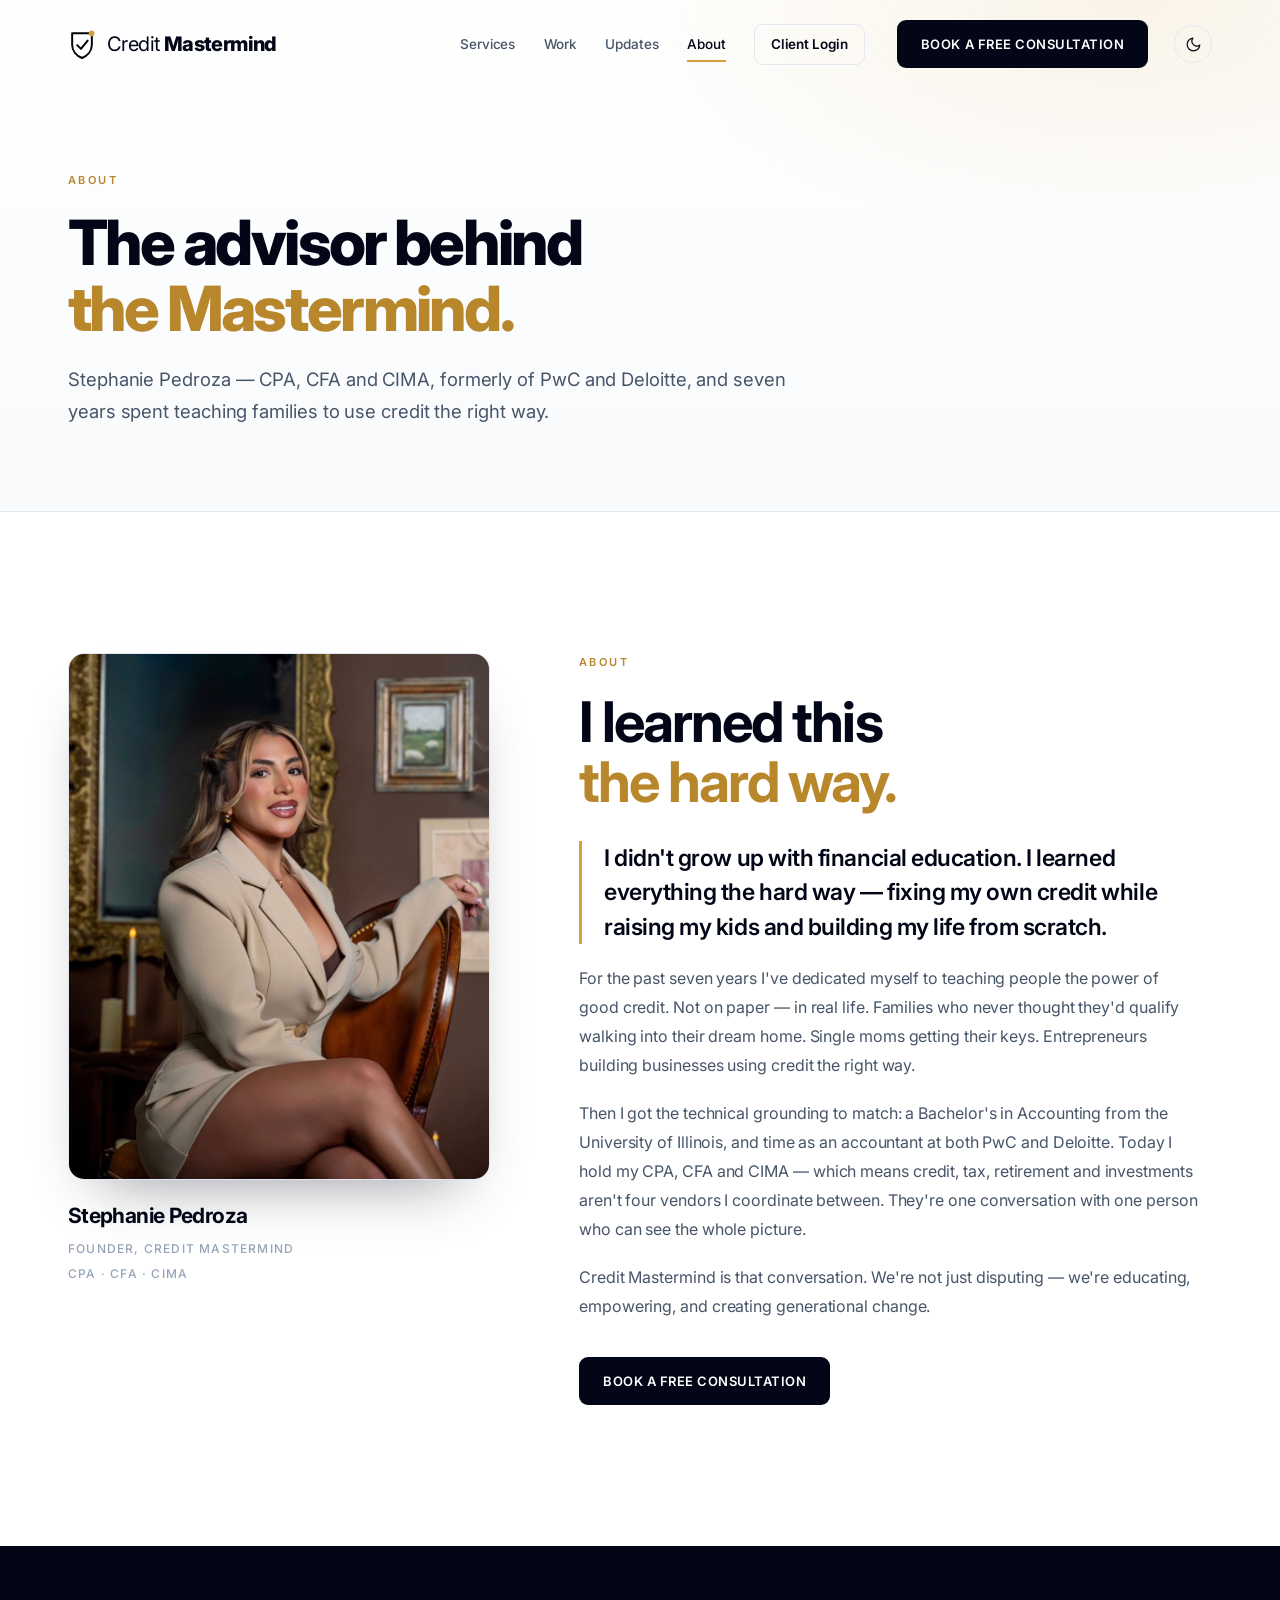
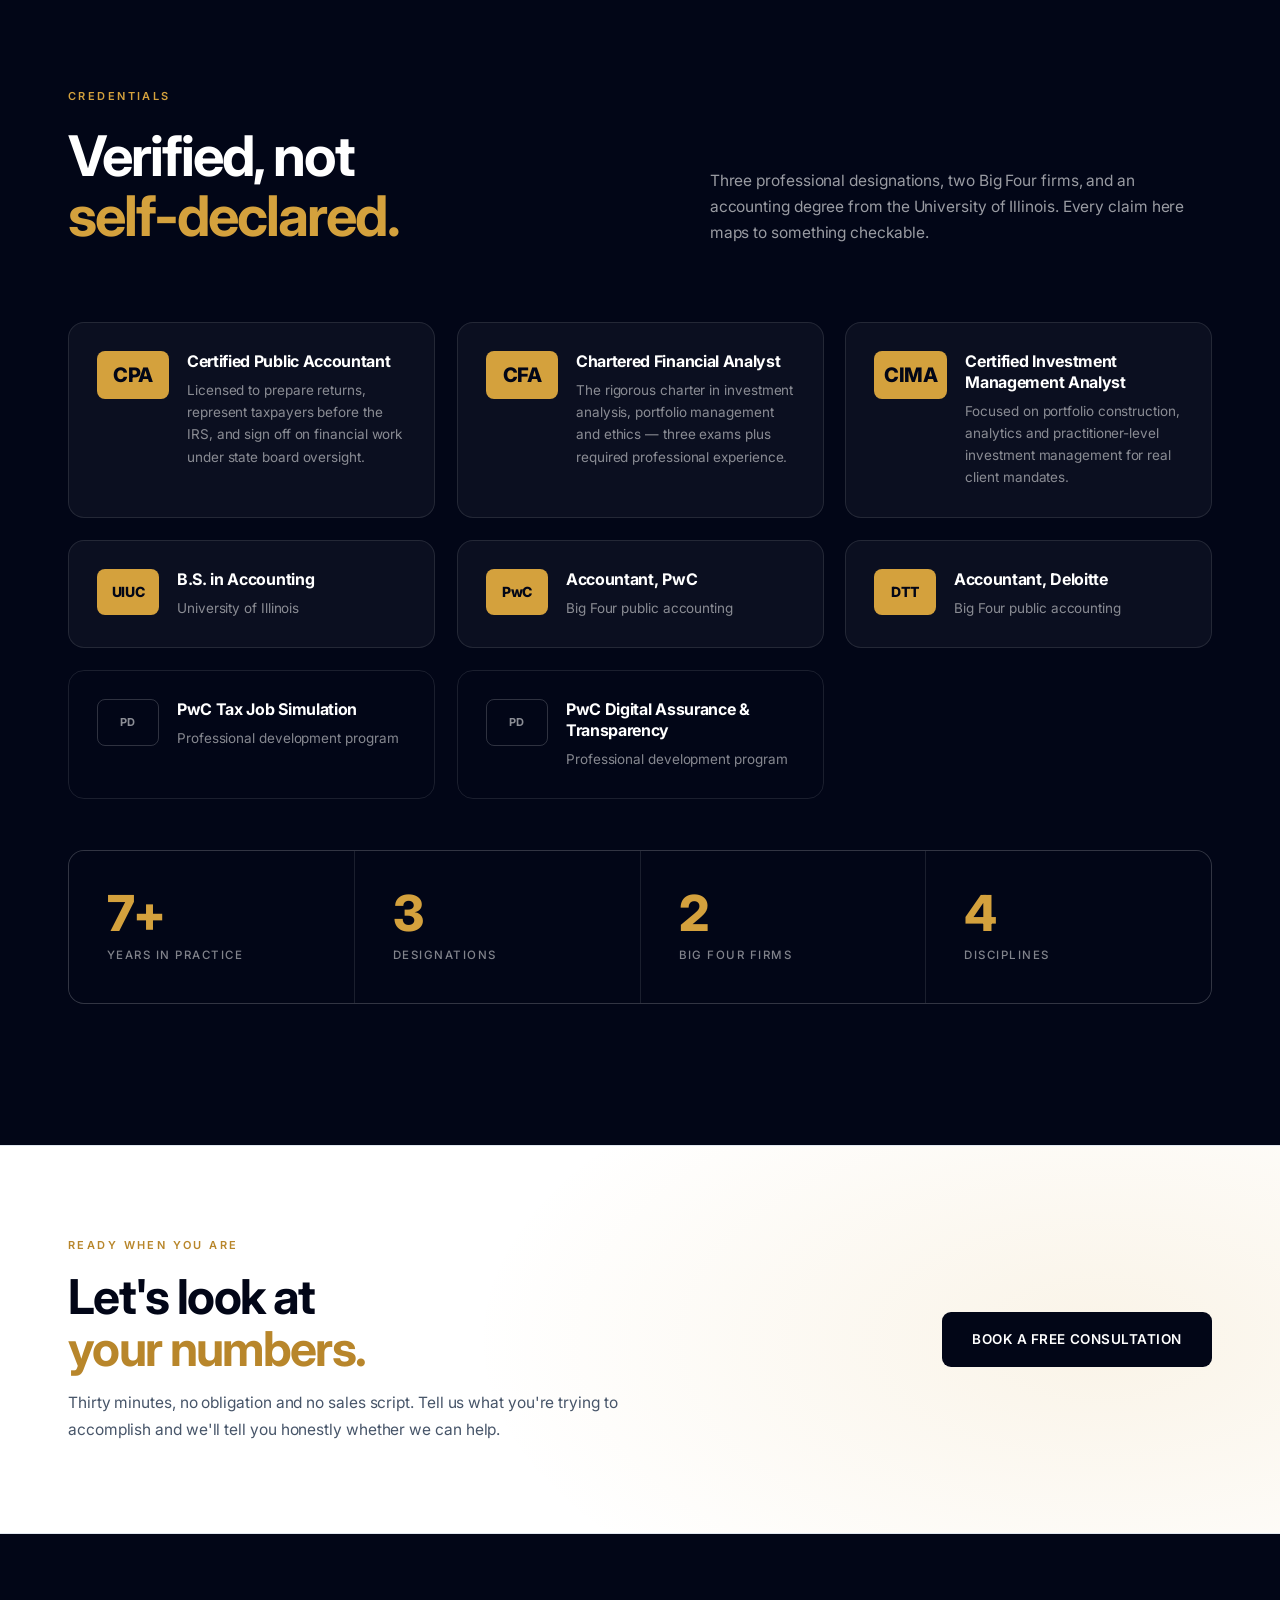
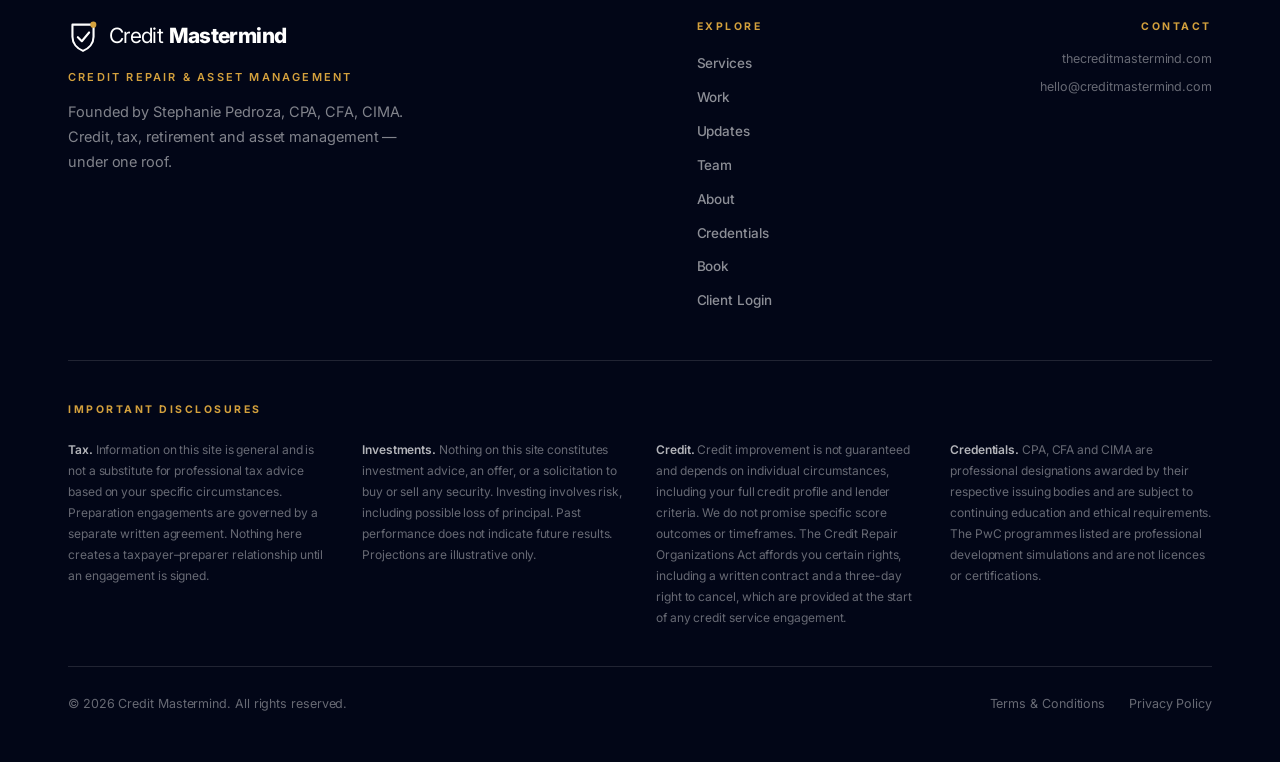
==== about/index.html @ 3d843488 "Launch Credit Mastermind site Four-page build (Home, About, Services, Book) with light/dark mode, mo" ====
<!DOCTYPE html>
<html lang="en">
<head>
  <meta charset="UTF-8" />
  <meta name="viewport" content="width=device-width, initial-scale=1.0" />
  <title>About — Stephanie Pedroza, CPA, CFA, CIMA | Credit Mastermind</title>
  <meta name="description" content="The story and credentials behind Credit Mastermind — Stephanie Pedroza, CPA, CFA and CIMA, formerly of PwC and Deloitte, plus the designations and firms that back the work." />
  <meta name="theme-color" content="#020617" />
  <link rel="canonical" href="https://thecreditmastermind.com/about/" />
  <link rel="icon" type="image/svg+xml" href="../assets/favicon.svg" />

  <meta property="og:type" content="website" />
  <meta property="og:url" content="https://thecreditmastermind.com/about/" />
  <meta property="og:title" content="About Credit Mastermind — Stephanie Pedroza, CPA, CFA, CIMA" />
  <meta property="og:description" content="The story and credentials behind Credit Mastermind — Stephanie Pedroza, CPA, CFA and CIMA, formerly of PwC and Deloitte." />
  <meta property="og:site_name" content="Credit Mastermind" />
  <meta property="og:image" content="https://thecreditmastermind.com/assets/og-image.png" />
  <meta property="og:image:width" content="1200" />
  <meta property="og:image:height" content="630" />
  <meta property="og:image:alt" content="Credit Mastermind — Repair the credit. Build the wealth." />

  <meta name="twitter:card" content="summary_large_image" />
  <meta name="twitter:title" content="About Credit Mastermind — Stephanie Pedroza, CPA, CFA, CIMA" />
  <meta name="twitter:description" content="The story and credentials behind Credit Mastermind — Stephanie Pedroza, CPA, CFA and CIMA, formerly of PwC and Deloitte." />
  <meta name="twitter:image" content="https://thecreditmastermind.com/assets/og-image.png" />

  <link rel="preconnect" href="https://fonts.googleapis.com" />
  <link rel="preconnect" href="https://fonts.gstatic.com" crossorigin />
  <link href="https://fonts.googleapis.com/css2?family=Inter:wght@300;400;500;600;700;800&display=swap" rel="stylesheet" />

  <link rel="stylesheet" href="../css/styles.css" />
  <script>
    (function () {
      try {
        var t = localStorage.getItem("cm-theme") ||
          (window.matchMedia("(prefers-color-scheme: dark)").matches ? "dark" : "light");
        document.documentElement.setAttribute("data-theme", t);
      } catch (e) {
        document.documentElement.setAttribute("data-theme", "light");
      }
    })();
  </script>
</head>
<body>

  <!-- ============ PRELOADER ============ -->
  <div class="preloader" id="preloader">
    <span class="preloader__mark">
      <img src="../assets/logo-mark.svg" alt="" width="34" height="38" />
      <span>Credit <b>Mastermind</b></span>
    </span>
  </div>

  <!-- ============ NAV ============ -->
  <header class="nav" id="nav">
    <div class="nav__inner">
      <a href="../" class="nav__logo" aria-label="Credit Mastermind home">
        <img class="nav__mark" src="../assets/logo-mark.svg" alt="" width="30" height="34" />
        <span class="nav__wordmark">Credit <b>Mastermind</b></span>
      </a>

      <div class="nav__right">
        <nav class="nav__links" id="navLinks" aria-label="Primary">
          <a href="../services/" class="nav__link">Services</a>
          <a href="../#work" class="nav__link">Work</a>
          <a href="../#updates" class="nav__link">Updates</a>
          <a href="../about/" class="nav__link is-current">About</a>
          <a href="../#portal" class="nav__link nav__link--portal">Client Login</a>
          <a href="../book/" class="btn btn--dark nav__cta">Book a Free Consultation</a>
        </nav>

        <div class="nav__tools">
          <a href="../book/" class="btn btn--dark nav__signup">Sign Up</a>
          <button class="theme-toggle" id="themeToggle" type="button"
                  aria-label="Switch to dark mode" title="Dark mode">
            <svg class="icon-moon" viewBox="0 0 24 24" fill="none" stroke="currentColor"
                 stroke-width="1.7" stroke-linecap="round" stroke-linejoin="round" aria-hidden="true">
              <path d="M21 12.79A9 9 0 1 1 11.21 3a7 7 0 0 0 9.79 9.79z" />
            </svg>
            <svg class="icon-sun" viewBox="0 0 24 24" fill="none" stroke="currentColor"
                 stroke-width="1.7" stroke-linecap="round" aria-hidden="true">
              <circle cx="12" cy="12" r="4" />
              <path d="M12 2v2M12 20v2M4.9 4.9l1.4 1.4M17.7 17.7l1.4 1.4M2 12h2M20 12h2M4.9 19.1l1.4-1.4M17.7 6.3l1.4-1.4" />
            </svg>
          </button>

          <button class="nav__toggle" id="navToggle" aria-label="Toggle menu" aria-expanded="false">
            <span></span><span></span>
          </button>
        </div>
      </div>
    </div>
  </header>

  <main id="top">

    <!-- ============ PAGE HERO ============ -->
    <section class="page-hero">
      <div class="container">
        <p class="eyebrow reveal">About</p>
        <h1 class="reveal" data-delay="1">The advisor behind<br /><em>the Mastermind.</em></h1>
        <p class="page-hero__lede reveal" data-delay="2">Stephanie Pedroza — CPA, CFA and CIMA, formerly of PwC and Deloitte, and seven years spent teaching families to use credit the right way.</p>
      </div>
    </section>


<!-- ============ ABOUT ============ -->
    <section class="section section--tint" id="about">
      <div class="container about">
        <div class="about__media reveal">
          <div class="portrait">
            <img src="../assets/stephanie-official.jpg" alt="Stephanie Pedroza, CPA, CFA, CIMA" />
          </div>
          <ul class="portrait__tags">
            <li>Stephanie Pedroza</li>
            <li>Founder, Credit Mastermind</li>
            <li>CPA · CFA · CIMA</li>
          </ul>
        </div>

        <div class="about__text reveal" data-delay="1">
          <p class="eyebrow">About</p>
          <h2 class="section__title">I learned this<br /><em>the hard way.</em></h2>

          <p class="about__para about__para--lead">
            I didn't grow up with financial education. I learned everything the
            hard way — fixing my own credit while raising my kids and building my
            life from scratch.
          </p>

          <p class="about__para">
            For the past seven years I've dedicated myself to teaching people the
            power of good credit. Not on paper — in real life. Families who never
            thought they'd qualify walking into their dream home. Single moms
            getting their keys. Entrepreneurs building businesses using credit the
            right way.
          </p>

          <p class="about__para">
            Then I got the technical grounding to match: a Bachelor's in Accounting
            from the University of Illinois, and time as an accountant at both PwC
            and Deloitte. Today I hold my CPA, CFA and CIMA — which means credit,
            tax, retirement and investments aren't four vendors I coordinate
            between. They're one conversation with one person who can see the
            whole picture.
          </p>

          <p class="about__para">
            Credit Mastermind is that conversation. We're not just disputing —
            we're educating, empowering, and creating generational change.
          </p>

          <a href="../book/" class="btn btn--dark about__btn">Book a Free Consultation</a>
        </div>
      </div>
    </section>

<!-- ============ CREDENTIALS ============ -->
    <section class="section section--dark" id="credentials">
      <div class="container">
        <div class="section__head reveal">
          <div>
            <p class="eyebrow">Credentials</p>
            <h2 class="section__title">Verified, not<br /><em>self-declared.</em></h2>
          </div>
          <p class="section__note">
            Three professional designations, two Big Four firms, and an
            accounting degree from the University of Illinois. Every claim here
            maps to something checkable.
          </p>
        </div>

        <div class="creds">
          <article class="cred cred--major reveal">
            <span class="cred__mark">CPA</span>
            <div class="cred__body">
              <h3>Certified Public Accountant</h3>
              <p>Licensed to prepare returns, represent taxpayers before the IRS, and sign off on financial work under state board oversight.</p>
            </div>
          </article>

          <article class="cred cred--major reveal" data-delay="1">
            <span class="cred__mark">CFA</span>
            <div class="cred__body">
              <h3>Chartered Financial Analyst</h3>
              <p>The rigorous charter in investment analysis, portfolio management and ethics — three exams plus required professional experience.</p>
            </div>
          </article>

          <article class="cred cred--major reveal" data-delay="2">
            <span class="cred__mark">CIMA</span>
            <div class="cred__body">
              <h3>Certified Investment Management Analyst</h3>
              <p>Focused on portfolio construction, analytics and practitioner-level investment management for real client mandates.</p>
            </div>
          </article>

          <article class="cred reveal">
            <span class="cred__mark cred__mark--sm">UIUC</span>
            <div class="cred__body">
              <h3>B.S. in Accounting</h3>
              <p>University of Illinois</p>
            </div>
          </article>

          <article class="cred reveal" data-delay="1">
            <span class="cred__mark cred__mark--sm">PwC</span>
            <div class="cred__body">
              <h3>Accountant, PwC</h3>
              <p>Big Four public accounting</p>
            </div>
          </article>

          <article class="cred reveal" data-delay="2">
            <span class="cred__mark cred__mark--sm">DTT</span>
            <div class="cred__body">
              <h3>Accountant, Deloitte</h3>
              <p>Big Four public accounting</p>
            </div>
          </article>

          <article class="cred cred--dev reveal">
            <span class="cred__mark cred__mark--xs">PD</span>
            <div class="cred__body">
              <h3>PwC Tax Job Simulation</h3>
              <p>Professional development program</p>
            </div>
          </article>

          <article class="cred cred--dev reveal" data-delay="1">
            <span class="cred__mark cred__mark--xs">PD</span>
            <div class="cred__body">
              <h3>PwC Digital Assurance &amp; Transparency</h3>
              <p>Professional development program</p>
            </div>
          </article>
        </div>

        <div class="numbers reveal">
          <div class="stat">
            <span class="stat__num" data-count="7" data-suffix="+">0</span>
            <span class="stat__label">Years in practice</span>
          </div>
          <div class="stat">
            <span class="stat__num" data-count="3">0</span>
            <span class="stat__label">Designations</span>
          </div>
          <div class="stat">
            <span class="stat__num" data-count="2">0</span>
            <span class="stat__label">Big Four firms</span>
          </div>
          <div class="stat">
            <span class="stat__num" data-count="4">0</span>
            <span class="stat__label">Disciplines</span>
          </div>
        </div>
      </div>
    </section>

    <!-- ============ CTA BAND ============ -->
    <section class="cta-band">
      <div class="container cta-band__inner reveal">
        <div class="cta-band__text">
          <p class="eyebrow">Ready when you are</p>
          <h2>Let's look at<br /><em>your numbers.</em></h2>
          <p>Thirty minutes, no obligation and no sales script. Tell us what
            you're trying to accomplish and we'll tell you honestly whether
            we can help.</p>
        </div>
        <a href="../book/" class="btn btn--dark btn--lg">Book a Free Consultation</a>
      </div>
    </section>


  </main>

</main>

  <!-- ============ FOOTER ============ -->
  <footer class="footer">
    <div class="container footer__inner">
      <div class="footer__brand">
        <a href="../" class="footer__logo">
          <img src="../assets/logo-mark-light.svg" alt="" width="32" height="36" />
          <span>Credit <b>Mastermind</b></span>
        </a>
        <p class="footer__tag">Credit Repair &amp; Asset Management</p>
        <p>
          Founded by Stephanie Pedroza, CPA, CFA, CIMA. Credit, tax, retirement
          and asset management — under one roof.
        </p>
      </div>

      <nav class="footer__nav" aria-label="Footer">
        <p class="footer__col-title">Explore</p>
        <a href="../services/">Services</a>
        <a href="../#work">Work</a>
        <a href="../#updates">Updates</a>
        <a href="../#team">Team</a>
        <a href="../about/">About</a>
        <a href="../about/#credentials">Credentials</a>
        <a href="../book/">Book</a>
        <a href="../#portal">Client Login</a>
      </nav>

      <div class="footer__meta">
        <p class="footer__col-title">Contact</p>
        <p><a href="https://thecreditmastermind.com">thecreditmastermind.com</a></p>
        <p><a href="mailto:hello@creditmastermind.com">hello@creditmastermind.com</a></p>
      </div>
    </div>

    <div class="container">
      <div class="disclaimers">
        <h4>Important disclosures</h4>
        <div class="disclaimers__grid">
          <p><strong>Tax.</strong> Information on this site is general and is not a substitute for professional tax advice based on your specific circumstances. Preparation engagements are governed by a separate written agreement. Nothing here creates a taxpayer–preparer relationship until an engagement is signed.</p>
          <p><strong>Investments.</strong> Nothing on this site constitutes investment advice, an offer, or a solicitation to buy or sell any security. Investing involves risk, including possible loss of principal. Past performance does not indicate future results. Projections are illustrative only.</p>
          <p><strong>Credit.</strong> Credit improvement is not guaranteed and depends on individual circumstances, including your full credit profile and lender criteria. We do not promise specific score outcomes or timeframes. The Credit Repair Organizations Act affords you certain rights, including a written contract and a three-day right to cancel, which are provided at the start of any credit service engagement.</p>
          <p><strong>Credentials.</strong> CPA, CFA and CIMA are professional designations awarded by their respective issuing bodies and are subject to continuing education and ethical requirements. The PwC programmes listed are professional development simulations and are not licences or certifications.</p>
        </div>
      </div>

      <div class="footer__legal">
        <p>&copy; <span id="year">2026</span> Credit Mastermind. All rights reserved.</p>
        <nav aria-label="Legal">
          <a href="#">Terms &amp; Conditions</a>
          <a href="#">Privacy Policy</a>
        </nav>
      </div>
    </div>
  </footer>

<script src="../js/main.js"></script>
</body>
</html>
---- css/styles.css ----
/* ==========================================================================
   Credit Mastermind — Credit Repair & Asset Management
   White · Obsidian #020617 · Gold #D4A13D
   ========================================================================== */

:root {
  --white:    #ffffff;
  --obsidian: #020617;
  --obsidian-2: #0b1220;

  --page:     #f8fafc;
  --line:     #e2e8f0;
  --line-soft:#eef2f7;

  --ink:      #020617;
  --ink-2:    #475569;
  --ink-3:    #94a3b8;

  --gold:     #d4a13d;
  --gold-deep:#b8862b;
  --gold-soft:rgba(212, 161, 61, 0.12);
  --gold-line:rgba(212, 161, 61, 0.35);

  /* theme-aware surfaces + chrome (flipped by [data-theme="dark"]) */
  --surface:      #ffffff;
  --nav-bg:       rgba(255, 255, 255, 0.9);
  --nav-bg-solid: rgba(255, 255, 255, 0.98);
  --btn-bg:       #020617;
  --btn-fg:       #ffffff;
  --btn-bg-hover: #1a2233;
  --line-strong:  #d5dde7;
  --err:          #c2410c;

  --radius:   16px;
  --radius-sm:10px;
  --radius-btn:9px;

  --sans: "Inter", -apple-system, BlinkMacSystemFont, "Segoe UI", Roboto, sans-serif;

  --container: 1240px;
  --pad: clamp(20px, 5vw, 48px);
  --section:   clamp(84px, 11vw, 150px);

  --ease: cubic-bezier(0.22, 1, 0.36, 1);
  --med:  0.5s;
  --shadow-sm: 0 1px 2px rgba(2, 6, 23, 0.05);
  --shadow-md: 0 10px 30px -18px rgba(2, 6, 23, 0.35);
  --shadow-lg: 0 30px 60px -32px rgba(2, 6, 23, 0.45);
}

/* ---------- Reset ---------- */
*, *::before, *::after { box-sizing: border-box; }

html { scroll-behavior: smooth; -webkit-text-size-adjust: 100%; }

body {
  margin: 0;
  background: var(--page);
  color: var(--ink);
  font-family: var(--sans);
  font-size: 16px;
  line-height: 1.7;
  font-weight: 400;
  letter-spacing: -0.005em;
  -webkit-font-smoothing: antialiased;
  -moz-osx-font-smoothing: grayscale;
  overflow-x: hidden;
}

img { max-width: 100%; display: block; }
a   { color: inherit; text-decoration: none; }
button { font: inherit; cursor: pointer; border: none; background: none; color: inherit; }
ul, ol { margin: 0; padding: 0; list-style: none; }
address { font-style: normal; }

::selection { background: var(--gold); color: var(--obsidian); }

:focus-visible { outline: 2px solid var(--gold); outline-offset: 3px; border-radius: 4px; }

/* ---------- Utilities ---------- */
.container {
  width: 100%;
  max-width: var(--container);
  margin-inline: auto;
  padding-inline: var(--pad);
}

.eyebrow {
  font-size: 11px;
  letter-spacing: 0.22em;
  text-transform: uppercase;
  color: var(--gold-deep);
  font-weight: 600;
  margin: 0 0 20px;
}
.eyebrow span { color: var(--ink-3); }

.section { padding-block: var(--section); position: relative; }
.section--tint { background: var(--white); }

.section--dark { background: var(--obsidian); color: var(--white); }
.section--dark .section__title { color: var(--white); }
.section--dark .eyebrow { color: var(--gold); }
.section--dark .section__note { color: rgba(255, 255, 255, 0.6); }

.section__head {
  display: grid;
  grid-template-columns: 1.15fr 1fr;
  gap: clamp(28px, 5vw, 72px);
  align-items: end;
  margin-bottom: clamp(44px, 6vw, 76px);
}

.section__title {
  font-weight: 700;
  font-size: clamp(2rem, 4.4vw, 3.5rem);
  line-height: 1.08;
  letter-spacing: -0.035em;
  margin: 0;
  color: var(--ink);
}
.section__title em { font-style: normal; color: var(--gold-deep); }
.section--dark .section__title em { color: var(--gold); }

.section__note {
  margin: 0;
  color: var(--ink-2);
  font-size: 15.5px;
  max-width: 48ch;
}

/* ---------- Buttons ---------- */
.btn {
  display: inline-flex;
  align-items: center;
  justify-content: center;
  gap: 9px;
  padding: 13px 24px;
  font-size: 13px;
  font-weight: 600;
  letter-spacing: 0.04em;
  border-radius: var(--radius-btn);
  transition: all var(--med) var(--ease);
  position: relative;
  overflow: hidden;
  white-space: nowrap;
  text-transform: uppercase;
}
.btn--lg { padding: 16px 30px; font-size: 13.5px; }
.btn--wide { width: 100%; }

.btn--dark { background: var(--obsidian); color: var(--white); }
.btn--dark:hover {
  background: #1a2233;
  transform: translateY(-2px);
  box-shadow: var(--shadow-md);
}
.btn--dark:disabled { opacity: 0.6; cursor: wait; transform: none; }

.btn--gold { background: var(--gold); color: var(--obsidian); }
.btn--gold:hover {
  background: #e0b052;
  transform: translateY(-2px);
  box-shadow: 0 14px 30px -16px rgba(212, 161, 61, 0.8);
}

.btn--ghost {
  border: 1px solid var(--line);
  color: var(--ink);
  background: var(--white);
}
.btn--ghost:hover { border-color: var(--obsidian); transform: translateY(-2px); }

/* ==========================================================================
   PRELOADER
   ========================================================================== */
.preloader {
  position: fixed; inset: 0; z-index: 9999;
  background: var(--white);
  display: grid; place-items: center;
  transition: opacity 0.6s var(--ease), visibility 0.6s;
}
.preloader.is-done { opacity: 0; visibility: hidden; }

.preloader__mark {
  display: flex; align-items: center; gap: 14px;
  font-size: clamp(20px, 4vw, 30px);
  font-weight: 400;
  letter-spacing: -0.03em;
  color: var(--obsidian);
  animation: markIn 1s var(--ease) both;
}
.preloader__mark b { font-weight: 800; }
.preloader__mark img { width: clamp(30px, 6vw, 42px); height: auto; }

@keyframes markIn {
  from { opacity: 0; transform: translateY(12px); }
  to   { opacity: 1; transform: none; }
}

/* ==========================================================================
   NAVIGATION
   ========================================================================== */
.nav {
  position: fixed; top: 0; left: 0; right: 0;
  z-index: 900;
  transition: all 0.4s var(--ease);
  padding-block: 20px;
}
.nav.is-stuck {
  padding-block: 12px;
  background: rgba(255, 255, 255, 0.9);
  backdrop-filter: blur(14px) saturate(170%);
  -webkit-backdrop-filter: blur(14px) saturate(170%);
  border-bottom: 1px solid var(--line);
}

.nav__inner {
  max-width: var(--container);
  margin-inline: auto;
  padding-inline: var(--pad);
  display: flex;
  align-items: center;
  justify-content: space-between;
  gap: 24px;
}

.nav__logo { display: flex; align-items: center; gap: 11px; }
.nav__mark { width: 28px; height: auto; }

.nav__wordmark {
  font-size: clamp(17px, 2vw, 20px);
  font-weight: 400;
  letter-spacing: -0.03em;
  color: var(--obsidian);
  line-height: 1;
}
.nav__wordmark b { font-weight: 800; }

.nav__links {
  display: flex;
  align-items: center;
  gap: clamp(16px, 2.2vw, 32px);
}

.nav__link {
  font-size: 13.5px;
  font-weight: 500;
  color: var(--ink-2);
  position: relative;
  padding-block: 6px;
  transition: color var(--med) var(--ease);
}
.nav__link::after {
  content: "";
  position: absolute; left: 0; bottom: 0;
  width: 100%; height: 1.5px;
  background: var(--gold);
  transform: scaleX(0);
  transform-origin: right;
  transition: transform var(--med) var(--ease);
}
.nav__link:hover, .nav__link.is-current { color: var(--ink); }
.nav__link:hover::after, .nav__link.is-current::after {
  transform: scaleX(1); transform-origin: left;
}

.nav__link--portal {
  color: var(--ink);
  font-weight: 600;
  border: 1px solid var(--line);
  padding: 8px 16px;
  border-radius: var(--radius-btn);
  transition: all var(--med) var(--ease);
}
.nav__link--portal::after { display: none; }
.nav__link--portal:hover { border-color: var(--obsidian); background: var(--white); }

.nav__cta { margin-left: 4px; }
/* compact CTA shown only in the mobile bar — desktop already has the full nav CTA */
.nav__signup { display: none; }

.nav__toggle {
  display: none;
  width: 40px; height: 40px;
  position: relative; z-index: 950;
}
.nav__toggle span {
  display: block;
  width: 24px; height: 2px;
  background: var(--obsidian);
  margin: 6px auto;
  border-radius: 2px;
  transition: transform var(--med) var(--ease);
}
.nav__toggle.is-open span:nth-child(1) { transform: translateY(4px) rotate(45deg); }
.nav__toggle.is-open span:nth-child(2) { transform: translateY(-4px) rotate(-45deg); }

/* ==========================================================================
   HERO
   ========================================================================== */
.hero {
  position: relative;
  padding-block: clamp(130px, 17vh, 180px) clamp(70px, 10vh, 110px);
  overflow: hidden;
  background:
    radial-gradient(ellipse 60% 50% at 85% 15%, var(--gold-soft), transparent 65%),
    linear-gradient(180deg, var(--white) 0%, var(--page) 100%);
}

.hero__inner {
  display: grid;
  grid-template-columns: 1.05fr 0.95fr;
  gap: clamp(36px, 6vw, 80px);
  align-items: center;
}

.hero__title {
  font-weight: 800;
  font-size: clamp(2.4rem, 6.2vw, 5rem);
  line-height: 1.02;
  letter-spacing: -0.045em;
  margin: 0 0 26px;
}
.hero__title span { display: block; }
.hero__title-em { color: var(--gold-deep); }

.hero__lede {
  font-size: clamp(16px, 1.5vw, 18px);
  color: var(--ink-2);
  max-width: 54ch;
  line-height: 1.75;
  margin: 0 0 34px;
}

.hero__actions { display: flex; gap: 13px; flex-wrap: wrap; margin-bottom: 40px; }

.hero__creds {
  display: flex; flex-wrap: wrap; gap: 9px;
  padding-top: 26px;
  border-top: 1px solid var(--line);
}
.hero__creds li {
  font-size: 11px;
  font-weight: 600;
  letter-spacing: 0.1em;
  text-transform: uppercase;
  color: var(--ink-2);
  border: 1px solid var(--line);
  border-radius: 40px;
  padding: 7px 14px;
  background: var(--white);
}

.hero__media { position: relative; }

.hero__frame {
  position: relative;
  border-radius: var(--radius);
  overflow: hidden;
  aspect-ratio: 4 / 5;
  background: var(--line);
  box-shadow: var(--shadow-lg);
  border: 1px solid var(--line);
}
.hero__frame img { width: 100%; height: 100%; object-fit: cover; object-position: center 18%; }

.hero__badge {
  position: absolute;
  left: -20px; bottom: 32px;
  background: var(--obsidian);
  color: var(--white);
  border-radius: var(--radius-sm);
  padding: 16px 20px;
  display: flex; align-items: center; gap: 14px;
  box-shadow: var(--shadow-lg);
}
.hero__badge-num {
  font-size: 38px; font-weight: 800; line-height: 1;
  color: var(--gold); letter-spacing: -0.04em;
}
.hero__badge-label {
  font-size: 11px; font-weight: 500;
  letter-spacing: 0.09em; text-transform: uppercase;
  color: rgba(255, 255, 255, 0.7);
  line-height: 1.5;
}

/* ==========================================================================
   STATEMENT
   ========================================================================== */
.statement {
  background: var(--obsidian);
  color: var(--white);
  padding-block: clamp(56px, 8vw, 96px);
  text-align: center;
}
.statement p {
  margin: 0 0 16px;
  font-size: clamp(1.4rem, 4.6vw, 3.4rem);
  font-weight: 700;
  letter-spacing: -0.04em;
  line-height: 1.15;
  max-width: none;
  margin-inline: auto;
}
.statement__lead,
.statement__accent {
  display: block;
  width: fit-content;
  margin-inline: auto;
}
.statement__lead {
  color: var(--white);
  font-weight: 600;
}
.statement__accent {
  color: var(--gold);
  font-style: italic;
  font-weight: 800;
  font-size: 1.14em;
  letter-spacing: -0.03em;
  margin-top: 0.1em;
  position: relative;
  padding-bottom: 0.5em;
}
.statement__accent::after {
  content: "";
  position: absolute;
  left: 50%;
  bottom: 0;
  transform: translateX(-50%);
  width: min(76%, 320px);
  height: 3px;
  border-radius: 3px;
  background: linear-gradient(90deg, rgba(212, 161, 61, 0), var(--gold) 50%, rgba(212, 161, 61, 0));
}
.statement__by {
  font-size: 12px;
  letter-spacing: 0.2em;
  text-transform: uppercase;
  color: rgba(255, 255, 255, 0.45);
  font-weight: 500;
}

/* ==========================================================================
   PROOF STRIP
   ========================================================================== */
.strip {
  border-block: 1px solid var(--line);
  background: var(--white);
  padding-block: 18px;
  overflow: hidden;
  white-space: nowrap;
}
.strip__track {
  display: inline-flex; align-items: center; gap: 28px;
  animation: marquee 38s linear infinite;
}
.strip__track span {
  font-size: clamp(13px, 1.5vw, 17px);
  font-weight: 600;
  letter-spacing: 0.06em;
  text-transform: uppercase;
  color: var(--ink-3);
}
.strip__track i { color: var(--gold); font-style: normal; font-size: 14px; }
@keyframes marquee { to { transform: translateX(-50%); } }

/* ==========================================================================
   SERVICES
   ========================================================================== */
.services {
  display: grid;
  grid-template-columns: repeat(auto-fit, minmax(270px, 1fr));
  gap: clamp(16px, 2vw, 24px);
}

.service {
  background: var(--white);
  border: 1px solid var(--line);
  border-radius: var(--radius);
  padding: clamp(22px, 2vw, 30px);
  display: flex; flex-direction: column; gap: 20px;
  transition: all var(--med) var(--ease);
  position: relative;
  overflow: hidden;
}
.service::before {
  content: "";
  position: absolute; top: 0; left: 0;
  width: 100%; height: 3px;
  background: var(--gold);
  transform: scaleX(0); transform-origin: left;
  transition: transform 0.6s var(--ease);
}
.service:hover {
  transform: translateY(-5px);
  box-shadow: var(--shadow-lg);
  border-color: var(--gold-line);
}
.service:hover::before { transform: scaleX(1); }

.service__icon {
  width: 54px; height: 54px;
  border-radius: var(--radius-sm);
  background: var(--obsidian);
  color: var(--gold);
  display: grid; place-items: center;
  font-size: 14px; font-weight: 700;
  letter-spacing: 0.06em;
}

.service__num { display: none; }

.service__body h3 {
  font-size: clamp(1.15rem, 1.7vw, 1.35rem);
  font-weight: 700;
  margin: 0 0 12px;
  line-height: 1.25;
  letter-spacing: -0.025em;
}

.service__body p {
  margin: 0 0 20px;
  color: var(--ink-2);
  font-size: 15px;
  line-height: 1.72;
}

.service__body ul { display: flex; flex-direction: column; gap: 9px; }
.service__body li {
  font-size: 13.5px;
  color: var(--ink-2);
  padding-left: 20px;
  position: relative;
  line-height: 1.6;
}
.service__body li::before {
  content: "";
  position: absolute; left: 0; top: 10px;
  width: 9px; height: 1.5px;
  background: var(--gold);
}

/* ==========================================================================
   FILTERS + GRIDS
   ========================================================================== */
.filters {
  display: flex; flex-wrap: wrap; gap: 9px;
  margin-bottom: clamp(32px, 4vw, 48px);
  padding-bottom: 24px;
  border-bottom: 1px solid var(--line);
}

.filter {
  padding: 8px 18px;
  font-size: 12.5px;
  font-weight: 500;
  color: var(--ink-3);
  border: 1px solid var(--line);
  border-radius: 40px;
  background: var(--white);
  transition: all var(--med) var(--ease);
}
.filter:hover { color: var(--ink); border-color: var(--obsidian); }
.filter.is-active {
  background: var(--obsidian);
  border-color: var(--obsidian);
  color: var(--white);
  font-weight: 600;
}

.grid {
  display: grid;
  grid-template-columns: repeat(auto-fill, minmax(300px, 1fr));
  gap: clamp(18px, 2.4vw, 28px);
}
.grid--updates { grid-template-columns: repeat(auto-fill, minmax(270px, 1fr)); }

.card {
  cursor: pointer;
  background: var(--white);
  border: 1px solid var(--line);
  border-radius: var(--radius);
  overflow: hidden;
  transition: all var(--med) var(--ease);
}
.card.is-hidden, .post.is-hidden { display: none; }
.card:hover {
  transform: translateY(-5px);
  box-shadow: var(--shadow-lg);
  border-color: var(--gold-line);
}

.card__media {
  position: relative;
  aspect-ratio: 16 / 10;
  display: grid; place-items: center;
  overflow: hidden;
}
.card__glyph {
  font-size: clamp(3rem, 6vw, 4.4rem);
  font-weight: 800;
  color: rgba(255, 255, 255, 0.16);
  letter-spacing: -0.05em;
  line-height: 1;
  transition: transform 0.8s var(--ease);
}
.card:hover .card__glyph { transform: scale(1.12); }

.card__overlay {
  position: absolute; inset: 0;
  display: grid; place-items: center;
  background: rgba(2, 6, 23, 0.72);
  opacity: 0;
  transition: opacity var(--med) var(--ease);
}
.card:hover .card__overlay { opacity: 1; }
.card__overlay span {
  font-size: 11.5px; font-weight: 600;
  letter-spacing: 0.14em; text-transform: uppercase;
  color: var(--white);
  padding: 11px 20px;
  border: 1px solid rgba(212, 161, 61, 0.7);
  border-radius: var(--radius-btn);
  transform: translateY(10px);
  transition: transform var(--med) var(--ease);
}
.card:hover .card__overlay span { transform: none; }

.card__body { padding: 22px; }

.card__cat {
  display: inline-block;
  font-size: 10.5px; font-weight: 700;
  letter-spacing: 0.16em; text-transform: uppercase;
  color: var(--gold-deep);
  margin-bottom: 10px;
}

.card__title {
  font-size: clamp(1.05rem, 1.5vw, 1.2rem);
  font-weight: 700;
  line-height: 1.3;
  margin: 0 0 8px;
  letter-spacing: -0.025em;
  transition: color var(--med) var(--ease);
}
.card:hover .card__title { color: var(--gold-deep); }

.card__year { font-size: 13px; color: var(--ink-3); }

.grid__disclaimer {
  margin: clamp(30px, 4vw, 46px) 0 0;
  padding-top: 22px;
  border-top: 1px solid var(--line);
  font-size: 13px; line-height: 1.7;
  color: var(--ink-3);
  max-width: 82ch;
}

/* ==========================================================================
   UPDATES FEED
   ========================================================================== */
.post {
  background: var(--white);
  border: 1px solid var(--line);
  border-radius: var(--radius);
  overflow: hidden;
  transition: all var(--med) var(--ease);
  display: flex; flex-direction: column;
}
.post:hover {
  transform: translateY(-4px);
  box-shadow: var(--shadow-md);
  border-color: var(--gold-line);
}

.post__media {
  aspect-ratio: 16 / 10;
  position: relative;
  display: flex; align-items: flex-start;
  padding: 16px;
}

.post__tag {
  font-size: 10px; font-weight: 700;
  letter-spacing: 0.16em; text-transform: uppercase;
  background: rgba(255, 255, 255, 0.92);
  color: var(--obsidian);
  padding: 6px 12px;
  border-radius: 40px;
}
.post__tag--offer { background: var(--gold); }

.post__media--video { align-items: center; justify-content: center; }
.post__play {
  width: 54px; height: 54px;
  border-radius: 50%;
  background: rgba(255, 255, 255, 0.94);
  color: var(--obsidian);
  display: grid; place-items: center;
  font-size: 16px;
  padding-left: 3px;
  box-shadow: 0 8px 24px -8px rgba(0, 0, 0, 0.5);
}
.post__media--video .post__tag {
  position: absolute; top: 16px; left: 16px;
}

.post__body {
  padding: 20px 22px 24px;
  display: flex; flex-direction: column; gap: 8px;
  flex: 1;
}
.post__body time {
  font-size: 11.5px; font-weight: 600;
  letter-spacing: 0.1em; text-transform: uppercase;
  color: var(--gold-deep);
}
.post__body h3 {
  font-size: 16.5px; font-weight: 700;
  line-height: 1.35; margin: 0;
  letter-spacing: -0.02em;
}
.post__body p {
  margin: 0; font-size: 14px;
  color: var(--ink-2); line-height: 1.65;
}

/* ==========================================================================
   ABOUT
   ========================================================================== */
.about {
  display: grid;
  grid-template-columns: 0.8fr 1.2fr;
  gap: clamp(44px, 7vw, 96px);
  align-items: start;
}

.about__media { display: flex; flex-direction: column; gap: 18px; position: sticky; top: 110px; }

.portrait {
  aspect-ratio: 4 / 5;
  border-radius: var(--radius);
  overflow: hidden;
  background: var(--line);
  border: 1px solid var(--line);
  box-shadow: var(--shadow-lg);
}
.portrait img { width: 100%; height: 100%; object-fit: cover; }

.portrait__tags { display: flex; flex-direction: column; gap: 5px; }
.portrait__tags li {
  font-size: 12px; font-weight: 500;
  letter-spacing: 0.1em; text-transform: uppercase;
  color: var(--ink-3);
}
.portrait__tags li:first-child {
  color: var(--ink);
  font-size: 21px; font-weight: 700;
  letter-spacing: -0.03em; text-transform: none;
}

.about__text .section__title { margin-bottom: 28px; }

.about__para {
  color: var(--ink-2);
  font-size: 16px; line-height: 1.8;
  margin: 0 0 20px; max-width: 62ch;
}
.about__para--lead {
  font-size: clamp(18px, 2.1vw, 23px);
  font-weight: 600;
  color: var(--ink);
  line-height: 1.5;
  letter-spacing: -0.02em;
  padding-left: 22px;
  border-left: 3px solid var(--gold);
}
.about__btn { margin-top: 16px; }

/* ==========================================================================
   CREDENTIALS
   ========================================================================== */
.creds {
  display: grid;
  grid-template-columns: repeat(auto-fit, minmax(300px, 1fr));
  gap: clamp(14px, 2vw, 22px);
}

.cred {
  display: flex; gap: 18px; align-items: flex-start;
  background: rgba(255, 255, 255, 0.04);
  border: 1px solid rgba(255, 255, 255, 0.1);
  border-radius: var(--radius);
  padding: clamp(20px, 2.4vw, 28px);
  transition: all var(--med) var(--ease);
}
.cred:hover {
  border-color: var(--gold-line);
  background: rgba(255, 255, 255, 0.07);
  transform: translateY(-3px);
}
.cred--dev { background: transparent; }

.cred__mark {
  font-size: 20px; font-weight: 800;
  line-height: 1;
  color: var(--obsidian);
  background: var(--gold);
  border-radius: 8px;
  padding: 14px 10px;
  min-width: 72px;
  text-align: center;
  letter-spacing: -0.02em;
  flex-shrink: 0;
}
.cred__mark--sm { font-size: 14px; padding: 16px 9px; min-width: 62px; }
.cred__mark--xs {
  font-size: 11px; font-weight: 700;
  padding: 17px 9px; min-width: 62px;
  letter-spacing: 0.08em;
  color: rgba(255, 255, 255, 0.55);
  background: transparent;
  border: 1px solid rgba(255, 255, 255, 0.18);
}

.cred__body h3 {
  font-size: 16px; font-weight: 700;
  margin: 0 0 7px; line-height: 1.3;
  color: var(--white); letter-spacing: -0.02em;
}
.cred__body p {
  margin: 0; font-size: 13.5px;
  color: rgba(255, 255, 255, 0.52);
  line-height: 1.65;
}

.numbers {
  display: grid;
  grid-template-columns: repeat(auto-fit, minmax(170px, 1fr));
  gap: 1px;
  background: rgba(255, 255, 255, 0.1);
  border: 1px solid rgba(255, 255, 255, 0.1);
  border-radius: var(--radius);
  overflow: hidden;
  margin-top: clamp(32px, 4vw, 52px);
}

.stat {
  background: var(--obsidian);
  padding: clamp(24px, 3vw, 38px);
  display: flex; flex-direction: column; gap: 7px;
  transition: background var(--med) var(--ease);
}
.stat:hover { background: var(--obsidian-2); }

.stat__num {
  font-size: clamp(2.2rem, 4.4vw, 3.1rem);
  font-weight: 800; line-height: 1;
  color: var(--gold); letter-spacing: -0.045em;
}
.stat__label {
  font-size: 11.5px; font-weight: 500;
  letter-spacing: 0.13em; text-transform: uppercase;
  color: rgba(255, 255, 255, 0.5);
}

/* ==========================================================================
   PROCESS
   ========================================================================== */
.steps {
  display: grid;
  grid-template-columns: repeat(auto-fit, minmax(240px, 1fr));
  gap: clamp(22px, 3vw, 36px);
}

.step {
  padding-top: 24px;
  border-top: 2px solid var(--line);
  position: relative;
  transition: border-color var(--med) var(--ease);
}
.step:hover { border-top-color: var(--gold); }

.step__num {
  font-size: 12px; font-weight: 700;
  letter-spacing: 0.18em;
  color: var(--gold-deep);
  display: block; margin-bottom: 16px;
}

.step h3 {
  font-size: clamp(1.1rem, 1.6vw, 1.3rem);
  font-weight: 700; margin: 0 0 11px;
  line-height: 1.3; letter-spacing: -0.025em;
}
.step p {
  margin: 0; color: var(--ink-2);
  font-size: 14.5px; line-height: 1.72;
}

/* ==========================================================================
   TESTIMONIALS
   ========================================================================== */
.voices__stage { position: relative; min-height: clamp(300px, 30vw, 340px); }

.voice {
  position: absolute; inset: 0; margin: 0;
  opacity: 0; visibility: hidden;
  transform: translateY(16px);
  transition: opacity 0.7s var(--ease), transform 0.7s var(--ease), visibility 0.7s;
}
.voice.is-active { opacity: 1; visibility: visible; transform: none; }

.voice blockquote {
  margin: 0;
  font-size: clamp(1.3rem, 3vw, 2.3rem);
  font-weight: 600;
  line-height: 1.4;
  letter-spacing: -0.035em;
  color: var(--ink);
  max-width: 92%;
}
.voice blockquote::before { content: "\201C"; color: var(--gold); }
.voice blockquote::after  { content: "\201D"; color: var(--gold); }

.voice figcaption {
  margin-top: clamp(24px, 4vw, 40px);
  padding-top: 20px;
  border-top: 1px solid var(--line);
  display: flex; flex-direction: column; gap: 4px;
}
.voice figcaption strong { font-size: 15px; font-weight: 700; color: var(--ink); }
.voice figcaption span { font-size: 13.5px; color: var(--ink-3); }

.voices__controls { display: flex; gap: 11px; margin-top: clamp(30px, 4vw, 46px); }
.voices__dot {
  width: 34px; height: 3px;
  background: var(--line);
  border-radius: 2px;
  transition: all var(--med) var(--ease);
}
.voices__dot:hover { background: var(--gold-line); }
.voices__dot.is-active { background: var(--gold); width: 56px; }

/* ==========================================================================
   BOOKING / FORM
   ========================================================================== */
.contact {
  display: grid;
  grid-template-columns: 1fr 1.12fr;
  gap: clamp(44px, 7vw, 92px);
  align-items: start;
}

.contact__intro .section__title { margin-bottom: 24px; }
.contact__intro .section__note { margin-bottom: 38px; }

.contact__details { display: flex; flex-direction: column; gap: 20px; }
.contact__details li {
  display: flex; flex-direction: column; gap: 6px;
  padding-bottom: 20px;
  border-bottom: 1px solid var(--line);
}
.contact__details > li > span {
  font-size: 10.5px; font-weight: 700;
  letter-spacing: 0.2em; text-transform: uppercase;
  color: var(--gold-deep);
}
.contact__details a, .contact__details address {
  color: var(--ink-2); font-size: 15.5px; line-height: 1.6;
}
.contact__details a { transition: color var(--med) var(--ease); }
.contact__details a:hover { color: var(--gold-deep); }
.form {
  background: var(--white);
  border: 1px solid var(--line);
  border-radius: var(--radius);
  padding: clamp(26px, 4vw, 44px);
  display: grid;
  grid-template-columns: 1fr 1fr;
  gap: 20px;
  box-shadow: var(--shadow-md);
}

/* grid items default to min-width:auto, which lets the nowrap submit button's
   min-content (button text + .form padding) blow the track out past the
   viewport on small phones. Opt out so the columns can shrink normally. */
.contact > *, .form > * { min-width: 0; }

.field { display: flex; flex-direction: column; gap: 8px; }
.field--full { grid-column: 1 / -1; }

.field label {
  font-size: 12px; font-weight: 600;
  letter-spacing: 0.06em;
  color: var(--ink-2);
}
.field label span { font-weight: 400; color: var(--ink-3); }

.field input, .field select, .field textarea {
  font-family: var(--sans);
  font-size: 15.5px; font-weight: 400;
  color: var(--ink);
  background: var(--page);
  border: 1px solid var(--line);
  border-radius: var(--radius-sm);
  padding: 14px 16px;
  transition: all var(--med) var(--ease);
  width: 100%;
  -webkit-appearance: none; appearance: none;
}
.field textarea { resize: vertical; min-height: 120px; line-height: 1.7; }

.field select {
  background-image: url("data:image/svg+xml,%3Csvg xmlns='http://www.w3.org/2000/svg' width='12' height='8' viewBox='0 0 12 8'%3E%3Cpath fill='none' stroke='%23020617' stroke-width='1.8' d='M1 1l5 5 5-5'/%3E%3C/svg%3E");
  background-repeat: no-repeat;
  background-position: right 16px center;
  padding-right: 42px; cursor: pointer;
}
.field select option { background: var(--white); color: var(--ink); }

.field input::placeholder, .field textarea::placeholder { color: var(--ink-3); }

.field input:focus, .field select:focus, .field textarea:focus {
  outline: none;
  border-color: var(--gold);
  background: var(--white);
  box-shadow: 0 0 0 3px rgba(212, 161, 61, 0.18);
}

.field__error { font-size: 12.5px; color: #c2410c; display: none; }
.field.is-invalid .field__error { display: block; }
.field.is-invalid input, .field.is-invalid textarea { border-color: #c2410c; }

.form__foot { display: flex; flex-direction: column; gap: 14px; align-items: flex-start; }
.form__note {
  margin: 0; font-size: 12px; line-height: 1.7;
  color: var(--ink-3); max-width: 62ch;
}
.form__status {
  margin: 0; font-size: 14px; font-weight: 500;
  color: var(--gold-deep);
  min-height: 21px; opacity: 0;
  transform: translateY(-4px);
  transition: all var(--med) var(--ease);
}
.form__status.is-visible { opacity: 1; transform: none; }

/* ==========================================================================
   CLIENT PORTAL
   ========================================================================== */
.portal {
  background: var(--white);
  border-top: 1px solid var(--line);
  padding-block: clamp(50px, 7vw, 80px);
}
.portal__inner {
  display: flex;
  align-items: center;
  justify-content: space-between;
  gap: clamp(24px, 4vw, 56px);
  flex-wrap: wrap;
}
.portal__text h2 {
  font-size: clamp(1.6rem, 3vw, 2.3rem);
  font-weight: 800; letter-spacing: -0.04em;
  margin: 0 0 10px;
}
.portal__text p:last-child {
  margin: 0; color: var(--ink-2);
  font-size: 15.5px; max-width: 52ch;
}

/* ==========================================================================
   TEAM
   ========================================================================== */
.team {
  display: grid;
  grid-template-columns: repeat(auto-fit, minmax(300px, 1fr));
  gap: clamp(18px, 2.4vw, 26px);
  max-width: 920px;
  margin: 0 auto;
}

.member {
  background: var(--white);
  border: 1px solid var(--line);
  border-radius: var(--radius);
  overflow: hidden;
  display: flex; flex-direction: column;
  transition: transform var(--med) var(--ease),
              box-shadow var(--med) var(--ease),
              border-color var(--med) var(--ease);
}
.member:hover {
  transform: translateY(-4px);
  box-shadow: var(--shadow-lg);
  border-color: #d5dde7;
}

.masterminds {
  display: grid;
  grid-template-columns: 1.407fr 1.074fr 1fr;
  gap: clamp(14px, 2vw, 22px);
  align-items: start;
  margin-bottom: clamp(26px, 3vw, 40px);
}
.mastermind__shot {
  margin: 0;
  position: relative;
  border-radius: var(--radius);
  overflow: hidden;
  background: var(--line);
  border: 1px solid var(--line);
  box-shadow: var(--shadow-lg);
}
.mastermind__shot--lounge  { aspect-ratio: 1040 / 992; }
.mastermind__shot--office  { aspect-ratio: 1953 / 2441; }
.mastermind__shot--jessica { aspect-ratio: 954 / 1280; }
.mastermind__shot img {
  width: 100%; height: 100%;
  object-fit: cover; display: block;
}
.mastermind__cap {
  position: absolute; inset: auto 0 0 0;
  padding: 44px 18px 16px;
  background: linear-gradient(to top, rgba(2, 6, 23, 0.9), rgba(2, 6, 23, 0));
  display: flex; flex-direction: column; gap: 3px;
}
.mastermind__name {
  font-size: 15.5px; font-weight: 700;
  letter-spacing: -0.01em; color: var(--white);
}
.mastermind__role {
  font-size: 10.5px; font-weight: 700;
  letter-spacing: 0.18em; text-transform: uppercase;
  color: var(--gold);
}

@media (max-width: 860px) {
  .masterminds { grid-template-columns: 1fr; }
}

.member__body {
  padding: clamp(20px, 2.4vw, 28px);
  display: flex; flex-direction: column;
  flex: 1;
}
.member__role {
  margin: 0 0 9px;
  font-size: 10.5px; font-weight: 700;
  letter-spacing: 0.2em; text-transform: uppercase;
  color: var(--gold-deep);
}
.member__name {
  margin: 0;
  font-size: clamp(1.25rem, 2.1vw, 1.55rem);
  font-weight: 800; letter-spacing: -0.03em;
  line-height: 1.2; color: var(--ink);
}
.member__creds {
  margin: 8px 0 0;
  font-size: 11.5px; font-weight: 600;
  letter-spacing: 0.1em; text-transform: uppercase;
  color: var(--ink-3);
}
.member__bio {
  margin: 15px 0 0;
  font-size: 14.5px; line-height: 1.7;
  color: var(--ink-2);
}

/* ==========================================================================
   FOOTER
   ========================================================================== */
.footer {
  background: var(--obsidian);
  color: var(--white);
  padding-block: clamp(56px, 7vw, 84px) clamp(34px, 5vw, 48px);
}

.footer__inner {
  display: grid;
  grid-template-columns: 1.5fr auto 1fr;
  gap: clamp(34px, 5vw, 64px);
  align-items: start;
  padding-bottom: clamp(32px, 4vw, 48px);
}

.footer__brand { display: flex; flex-direction: column; gap: 14px; }
.footer__logo { display: flex; align-items: center; gap: 11px; }
.footer__logo img { width: 30px; height: auto; }
.footer__logo span { font-size: 21px; font-weight: 400; letter-spacing: -0.03em; }
.footer__logo b { font-weight: 800; }

.footer__tag {
  margin: 0;
  font-size: 11px; font-weight: 600;
  letter-spacing: 0.2em; text-transform: uppercase;
  color: var(--gold);
}
.footer__brand > p:not(.footer__tag) {
  margin: 0; color: rgba(255, 255, 255, 0.5);
  font-size: 14.5px; max-width: 40ch; line-height: 1.7;
}

.footer__nav { display: flex; flex-direction: column; gap: 11px; }
.footer__nav a {
  font-size: 13.5px; font-weight: 500;
  color: rgba(255, 255, 255, 0.55);
  transition: color var(--med) var(--ease);
  width: fit-content;
}
.footer__nav a:hover { color: var(--gold); }

.footer__meta {
  display: flex; flex-direction: column; gap: 7px;
  text-align: right;
}
.footer__meta p { margin: 0; font-size: 12.5px; color: rgba(255, 255, 255, 0.4); }
.footer__meta a:hover { color: var(--gold); }

.disclaimers {
  border-top: 1px solid rgba(255, 255, 255, 0.12);
  padding-top: clamp(28px, 4vw, 40px);
}
.disclaimers h4 {
  font-size: 10.5px; font-weight: 700;
  letter-spacing: 0.24em; text-transform: uppercase;
  color: var(--gold); margin: 0 0 20px;
}
.disclaimers__grid {
  display: grid;
  grid-template-columns: repeat(auto-fit, minmax(250px, 1fr));
  gap: clamp(18px, 3vw, 32px);
}
.disclaimers__grid p {
  margin: 0; font-size: 12px; line-height: 1.75;
  color: rgba(255, 255, 255, 0.4);
}
.disclaimers__grid strong { color: rgba(255, 255, 255, 0.7); font-weight: 600; }

.footer__nav .footer__col-title,
.footer__meta .footer__col-title {
  margin: 0 0 5px;
  font-size: 10.5px; font-weight: 700;
  letter-spacing: 0.24em; text-transform: uppercase;
  color: var(--gold);
}

.footer__legal {
  display: flex; flex-wrap: wrap;
  gap: 14px 26px;
  justify-content: space-between; align-items: center;
  margin-top: clamp(26px, 3.5vw, 38px);
  padding-top: clamp(20px, 2.6vw, 26px);
  border-top: 1px solid rgba(255, 255, 255, 0.12);
}
.footer__legal p {
  margin: 0; font-size: 12.5px;
  color: rgba(255, 255, 255, 0.4);
}
.footer__legal nav { display: flex; flex-wrap: wrap; gap: 24px; }
.footer__legal a {
  font-size: 12.5px;
  color: rgba(255, 255, 255, 0.4);
  transition: color var(--med) var(--ease);
}
.footer__legal a:hover { color: var(--gold); }

/* ==========================================================================
   LIGHTBOX
   ========================================================================== */
.lightbox {
  position: fixed; inset: 0; z-index: 1000;
  display: grid; place-items: center;
  padding: clamp(16px, 4vw, 48px);
  opacity: 0; visibility: hidden;
  transition: opacity 0.45s var(--ease), visibility 0.45s;
}
.lightbox.is-open { opacity: 1; visibility: visible; }

.lightbox__backdrop {
  position: absolute; inset: 0;
  background: rgba(2, 6, 23, 0.72);
  backdrop-filter: blur(8px);
  -webkit-backdrop-filter: blur(8px);
}

.lightbox__panel {
  position: relative;
  background: var(--white);
  border: 1px solid var(--line);
  border-radius: var(--radius);
  max-width: 900px; width: 100%;
  max-height: 88vh; overflow-y: auto;
  display: grid;
  grid-template-columns: 0.38fr 1fr;
  transform: translateY(24px) scale(0.98);
  transition: transform 0.5s var(--ease);
  box-shadow: 0 40px 90px -30px rgba(2, 6, 23, 0.7);
}
.lightbox.is-open .lightbox__panel { transform: none; }

.lightbox__close {
  position: absolute; top: 12px; right: 14px;
  width: 40px; height: 40px;
  font-size: 30px; line-height: 1;
  color: var(--ink-2); z-index: 5;
  border-radius: 50%;
  display: grid; place-items: center;
  transition: all var(--med) var(--ease);
  background: rgba(255, 255, 255, 0.85);
}
.lightbox__close:hover { color: var(--obsidian); transform: rotate(90deg); }

.lightbox__aside {
  background: var(--obsidian);
  display: flex; flex-direction: column;
  justify-content: space-between;
  gap: 24px;
  padding: clamp(24px, 3vw, 36px);
  min-height: 200px;
}
.lightbox__aside img { width: 44px; height: auto; }
.lightbox__aside-cat {
  font-size: clamp(1.5rem, 3vw, 2.2rem);
  font-weight: 800; letter-spacing: -0.04em;
  color: var(--gold); line-height: 1.1;
}
.lightbox__aside-num {
  font-size: 10.5px; font-weight: 600;
  letter-spacing: 0.2em; text-transform: uppercase;
  color: rgba(255, 255, 255, 0.45);
}

.lightbox__content {
  padding: clamp(26px, 4vw, 44px);
  display: flex; flex-direction: column; gap: 18px;
}
.lightbox__content h3 {
  font-size: clamp(1.4rem, 2.4vw, 1.9rem);
  font-weight: 800; margin: 0;
  line-height: 1.2; letter-spacing: -0.04em;
}

.lightbox__meta {
  display: flex; flex-direction: column; gap: 12px;
  padding-block: 20px;
  border-block: 1px solid var(--line);
}
.lightbox__meta p {
  margin: 0;
  display: grid;
  grid-template-columns: 96px 1fr;
  gap: 14px; align-items: baseline;
}
.lightbox__meta span {
  font-size: 10px; font-weight: 700;
  letter-spacing: 0.16em; text-transform: uppercase;
  color: var(--gold-deep);
}
.lightbox__meta strong { font-weight: 500; font-size: 14.5px; color: var(--ink-2); }

.lightbox__body {
  margin: 0; color: var(--ink-2);
  font-size: 15.5px; line-height: 1.82;
}
.lightbox__cta { align-self: flex-start; }

/* ==========================================================================
   REVEAL
   ========================================================================== */
.reveal {
  opacity: 0;
  transform: translateY(24px);
  transition: opacity 0.85s var(--ease), transform 0.85s var(--ease);
  will-change: opacity, transform;
}
.reveal[data-delay="1"] { transition-delay: 0.1s; }
.reveal[data-delay="2"] { transition-delay: 0.2s; }
.reveal[data-delay="3"] { transition-delay: 0.3s; }
.reveal[data-delay="4"] { transition-delay: 0.4s; }
.reveal[data-delay="5"] { transition-delay: 0.5s; }
.reveal[data-delay="6"] { transition-delay: 0.6s; }
.reveal.is-visible { opacity: 1; transform: none; }

/* ==========================================================================
   RESPONSIVE
   ========================================================================== */
/* Desktop: lock the content grids to clean 4-across rows so the four
   service disciplines sit in one row and the 8-card grids resolve 4+4,
   rather than orphaning a card onto its own line. */
@media (min-width: 1180px) {
  .services      { grid-template-columns: repeat(4, minmax(0, 1fr)); }
  .grid          { grid-template-columns: repeat(4, minmax(0, 1fr)); }
  .grid--updates { grid-template-columns: repeat(4, minmax(0, 1fr)); }
}

@media (max-width: 1080px) {
  .lightbox__panel { grid-template-columns: 1fr; max-width: 620px; }
  .lightbox__aside { min-height: 120px; flex-direction: row; align-items: center; }
}

@media (max-width: 960px) {
  /* mobile hero: pull the image up under the bar and cap its height so the
     eyebrow + headline clear the fold instead of sitting below a 3/4 frame */
  .hero { padding-block: clamp(92px, 12vh, 118px) clamp(52px, 7vh, 80px); }
  .hero__inner { grid-template-columns: 1fr; gap: clamp(24px, 4vw, 36px); }
  .hero__media { max-width: 440px; order: -1; }
  .hero__frame { aspect-ratio: 3 / 4; max-height: 46vh; }

  .section__head { grid-template-columns: 1fr; align-items: start; }
  .about    { grid-template-columns: 1fr; }
  .about__media { position: static; max-width: 420px; }
  .contact  { grid-template-columns: 1fr; }
  .footer__inner { grid-template-columns: 1fr 1fr; }
  .footer__meta { grid-column: 1 / -1; text-align: left; }
}

@media (max-width: 860px) {
  .nav__links {
    position: fixed; inset: 0;
    flex-direction: column; justify-content: center;
    gap: 26px;
    background: rgba(255, 255, 255, 0.98);
    backdrop-filter: blur(16px);
    -webkit-backdrop-filter: blur(16px);
    opacity: 0; visibility: hidden;
    transition: opacity 0.4s var(--ease), visibility 0.4s;
    z-index: 940;
  }
  .nav__links.is-open { opacity: 1; visibility: visible; }
  .nav__link { font-size: 17px; font-weight: 600; }
  .nav__link--portal { font-size: 16px; padding: 12px 26px; }
  .nav__toggle { display: block; }
  .nav__signup { display: inline-flex; padding: 10px 15px; font-size: 11.5px; }

  .grid { grid-template-columns: repeat(auto-fill, minmax(260px, 1fr)); }
  .form  { grid-template-columns: 1fr; }
  .portal__inner { flex-direction: column; align-items: flex-start; }
}

@media (max-width: 560px) {
  body { font-size: 15.5px; }
  .nav__inner { gap: 12px; }
  .nav__tools { gap: 7px; }
  .nav__signup { padding: 9px 13px; font-size: 11px; }
  .grid, .grid--updates { grid-template-columns: 1fr; }
  .creds { grid-template-columns: 1fr; }
  .footer__inner { grid-template-columns: 1fr; }
  .hero__actions .btn { width: 100%; }
  .hero__actions { width: 100%; }
  /* full-width submit must be allowed to wrap below ~365px, otherwise
     nowrap + overflow:hidden clips "CONSULTATION" off the CTA */
  .btn--wide { white-space: normal; }
  .hero__badge { left: 0; bottom: 16px; padding: 13px 16px; }
  .hero__badge-num { font-size: 30px; }
  .lightbox { padding: 0; }
  .lightbox__panel { max-height: 100vh; height: 100%; border-radius: 0; border: none; }
  .lightbox__meta p { grid-template-columns: 1fr; gap: 3px; }
  .strip__track { animation-duration: 26s; }
}

/* narrow phones: the bar carries logo + Sign Up + theme + burger, so tighten
   the wordmark and gutters to keep all four on one line */
@media (max-width: 400px) {
  .nav__inner { gap: 10px; padding-inline: 16px; }
  .nav__wordmark { font-size: 14.5px; }
  .nav__signup { padding: 8px 11px; font-size: 10.5px; }
}

/* ==========================================================================
   REDUCED MOTION
   ========================================================================== */
@media (prefers-reduced-motion: reduce) {
  *, *::before, *::after {
    animation-duration: 0.01ms !important;
    animation-iteration-count: 1 !important;
    transition-duration: 0.01ms !important;
    scroll-behavior: auto !important;
  }
  .reveal { opacity: 1; transform: none; }
}

/* ==========================================================================
   MULTI-PAGE COMPONENTS
   ========================================================================== */

/* ---------- Nav: links + tools cluster ---------- */
.nav__right {
  display: flex;
  align-items: center;
  gap: clamp(14px, 2vw, 26px);
}
.nav__tools {
  display: flex;
  align-items: center;
  gap: 10px;
}

/* ---------- Theme toggle ---------- */
.theme-toggle {
  width: 38px;
  height: 38px;
  flex: none;
  border: 1px solid var(--line);
  border-radius: 50%;
  display: grid;
  place-items: center;
  color: var(--ink);
  transition: all var(--med) var(--ease);
}
.theme-toggle:hover {
  border-color: var(--gold);
  color: var(--gold-deep);
  transform: translateY(-2px);
}
.theme-toggle svg { width: 17px; height: 17px; display: block; }
.theme-toggle .icon-sun { display: none; }
[data-theme="dark"] .theme-toggle .icon-moon { display: none; }
[data-theme="dark"] .theme-toggle .icon-sun   { display: block; }

/* ---------- Page hero (sub-pages) ---------- */
.page-hero {
  position: relative;
  overflow: hidden;
  padding-block: clamp(148px, 19vh, 200px) clamp(52px, 7vw, 84px);
  background:
    radial-gradient(ellipse 62% 70% at 88% 0%, var(--gold-soft), transparent 66%),
    linear-gradient(180deg, var(--surface) 0%, var(--page) 100%);
  border-bottom: 1px solid var(--line);
}
.page-hero h1 {
  margin: 0 0 22px;
  font-weight: 800;
  font-size: clamp(2.1rem, 5vw, 3.9rem);
  line-height: 1.05;
  letter-spacing: -0.045em;
  color: var(--ink);
}
.page-hero h1 em { font-style: normal; color: var(--gold-deep); }
.page-hero__lede {
  margin: 0;
  max-width: 62ch;
  font-size: clamp(16px, 1.6vw, 18.5px);
  line-height: 1.75;
  color: var(--ink-2);
}

/* ---------- Services: detail rows ---------- */
.services--detail { grid-template-columns: 1fr; }
.service--detail {
  flex-direction: row;
  gap: clamp(20px, 3vw, 36px);
  align-items: flex-start;
}
.service--detail .service__body { flex: 1; min-width: 0; }
.service--detail .service__body p { max-width: 80ch; }

/* ---------- Services: audience + sub-heading ---------- */
.section__head--sub { margin-top: clamp(74px, 9vw, 126px); }

@media (min-width: 1180px) {
  .services--audience { grid-template-columns: repeat(3, minmax(0, 1fr)); }
}
@media (max-width: 640px) {
  .service--detail { flex-direction: column; gap: 20px; }
}

/* ---------- Home: services deep link ---------- */
.section__more { margin-top: clamp(30px, 4vw, 46px); }

/* ---------- CTA band ---------- */
.cta-band {
  position: relative;
  overflow: hidden;
  padding-block: clamp(56px, 7vw, 90px);
  background:
    radial-gradient(ellipse 70% 120% at 86% 50%, var(--gold-soft), transparent 70%),
    var(--surface);
  border-block: 1px solid var(--line);
}
.cta-band__inner {
  display: grid;
  grid-template-columns: 1.35fr auto;
  gap: clamp(28px, 5vw, 64px);
  align-items: center;
}
.cta-band__text .eyebrow { margin-bottom: 16px; }
.cta-band__text h2 {
  margin: 0 0 16px;
  font-size: clamp(1.85rem, 3.8vw, 3rem);
  font-weight: 700;
  line-height: 1.08;
  letter-spacing: -0.035em;
  color: var(--ink);
}
.cta-band__text h2 em { font-style: normal; color: var(--gold-deep); }
.cta-band__text p:not(.eyebrow) {
  margin: 0;
  max-width: 56ch;
  font-size: 15.5px;
  line-height: 1.72;
  color: var(--ink-2);
}

.cta-band--dark {
  background:
    radial-gradient(ellipse 70% 120% at 86% 50%, rgba(212, 161, 61, 0.16), transparent 70%),
    var(--obsidian);
  border-color: transparent;
}
.cta-band--dark .cta-band__text h2 { color: var(--white); }
.cta-band--dark .cta-band__text h2 em { color: var(--gold); }
.cta-band--dark .eyebrow { color: var(--gold); }
.cta-band--dark .cta-band__text p:not(.eyebrow) { color: rgba(255, 255, 255, 0.62); }

@media (max-width: 860px) {
  .cta-band__inner { grid-template-columns: 1fr; }
}

/* ==========================================================================
   DARK THEME
   Light mode above is untouched — this block only applies once the user
   (or their system preference) selects dark.
   ========================================================================== */
[data-theme="dark"] {
  color-scheme: dark;

  --page:      #070b15;
  --surface:   #0d1526;
  --line:      rgba(255, 255, 255, 0.10);
  --line-soft: rgba(255, 255, 255, 0.07);

  --ink:   #eaeff7;
  --ink-2: #a3aec2;
  --ink-3: #6f7b90;

  --gold-deep: #e0b052;

  --nav-bg:       rgba(7, 11, 21, 0.88);
  --nav-bg-solid: rgba(7, 11, 21, 0.985);

  --btn-bg:       #d4a13d;
  --btn-fg:       #020617;
  --btn-bg-hover: #e6bd6d;

  --line-strong: rgba(255, 255, 255, 0.24);
  --err:         #fb923c;

  --shadow-sm: 0 1px 2px rgba(0, 0, 0, 0.45);
  --shadow-md: 0 10px 30px -18px rgba(0, 0, 0, 0.75);
  --shadow-lg: 0 30px 60px -30px rgba(0, 0, 0, 0.9);
}

/* Surfaces that are pure white in light mode become the raised dark panel */
[data-theme="dark"] .section--tint,
[data-theme="dark"] .hero,
[data-theme="dark"] .hero__creds li,
[data-theme="dark"] .preloader,
[data-theme="dark"] .strip,
[data-theme="dark"] .portal,
[data-theme="dark"] .service,
[data-theme="dark"] .filter,
[data-theme="dark"] .card,
[data-theme="dark"] .post,
[data-theme="dark"] .form,
[data-theme="dark"] .member,
[data-theme="dark"] .lightbox__panel,
[data-theme="dark"] .lightbox__close,
[data-theme="dark"] .btn--ghost,
[data-theme="dark"] .field input:focus,
[data-theme="dark"] .field select option,
[data-theme="dark"] .nav__link--portal:hover { background-color: var(--surface); }

/* Hero keeps its gradient, but must run panel -> page, not white -> page */
[data-theme="dark"] .hero {
  background:
    radial-gradient(ellipse 60% 50% at 85% 15%, var(--gold-soft), transparent 65%),
    linear-gradient(180deg, var(--surface) 0%, var(--page) 100%);
}

/* Primary button inverts to gold so it still leads on a dark canvas */
[data-theme="dark"] .btn--dark { background: var(--btn-bg); color: var(--btn-fg); }
[data-theme="dark"] .btn--dark:hover { background: var(--btn-bg-hover); }
[data-theme="dark"] .filter.is-active {
  background: var(--btn-bg);
  border-color: var(--btn-bg);
  color: var(--btn-fg);
}
[data-theme="dark"] .filter:hover,
[data-theme="dark"] .btn--ghost:hover,
[data-theme="dark"] .nav__link--portal:hover { border-color: var(--ink); }
[data-theme="dark"] .member:hover { border-color: var(--line-strong); }

/* Nav chrome */
[data-theme="dark"] .nav.is-stuck { background: var(--nav-bg); }
[data-theme="dark"] .nav__wordmark { color: var(--ink); }
[data-theme="dark"] .nav__toggle span { background: var(--ink); }
@media (max-width: 860px) {
  [data-theme="dark"] .nav__links { background: var(--nav-bg-solid); }
}

/* Preloader wordmark sits on the raised panel, not on white */
[data-theme="dark"] .preloader__mark { color: var(--ink); }

/* Stats inside the obsidian credentials band need to lift off it */
[data-theme="dark"] .stat { background: #0b1220; }
[data-theme="dark"] .stat:hover { background: #101a2c; }

/* Form controls */
[data-theme="dark"] .field select {
  background-image: url("data:image/svg+xml,%3Csvg xmlns='http://www.w3.org/2000/svg' width='12' height='8' viewBox='0 0 12 8'%3E%3Cpath fill='none' stroke='%23eaeff7' stroke-width='1.8' d='M1 1l5 5 5-5'/%3E%3C/svg%3E");
}
[data-theme="dark"] .field__error { color: var(--err); }
[data-theme="dark"] .field.is-invalid input,
[data-theme="dark"] .field.is-invalid textarea { border-color: var(--err); }
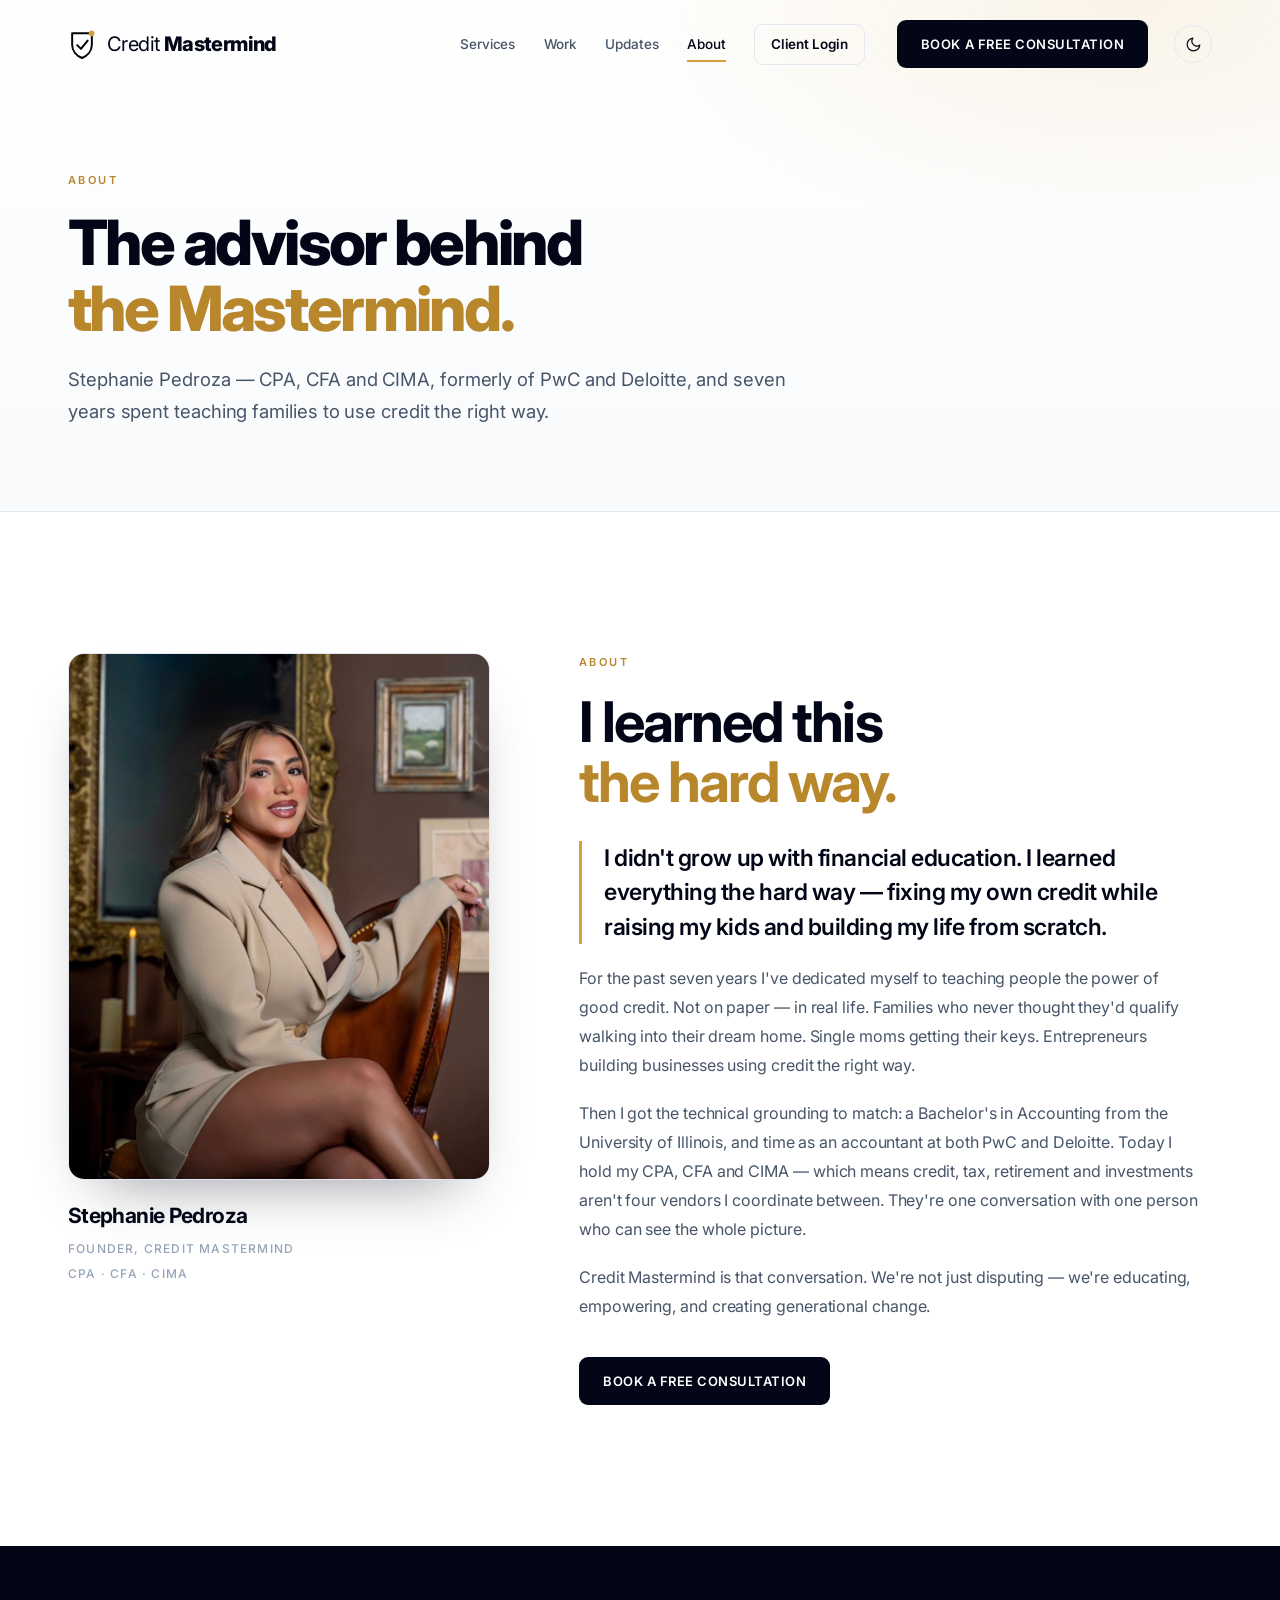
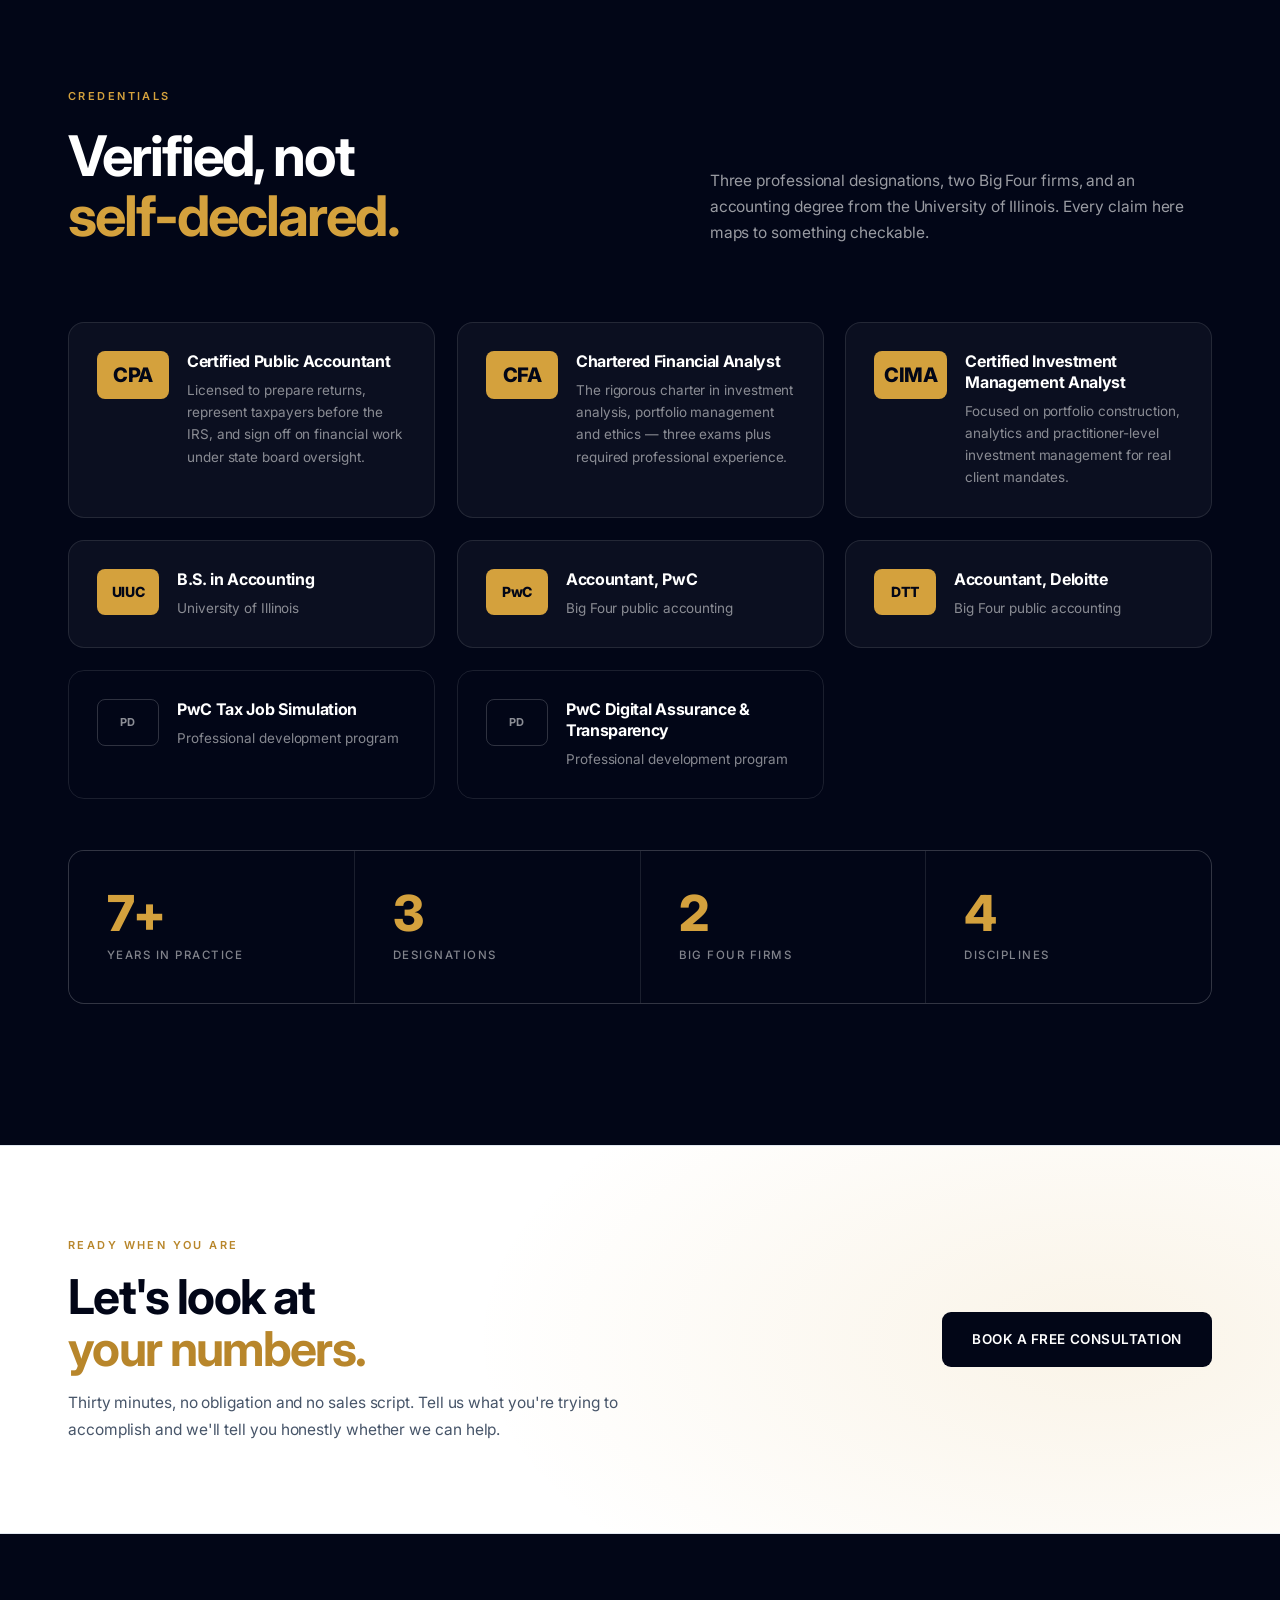
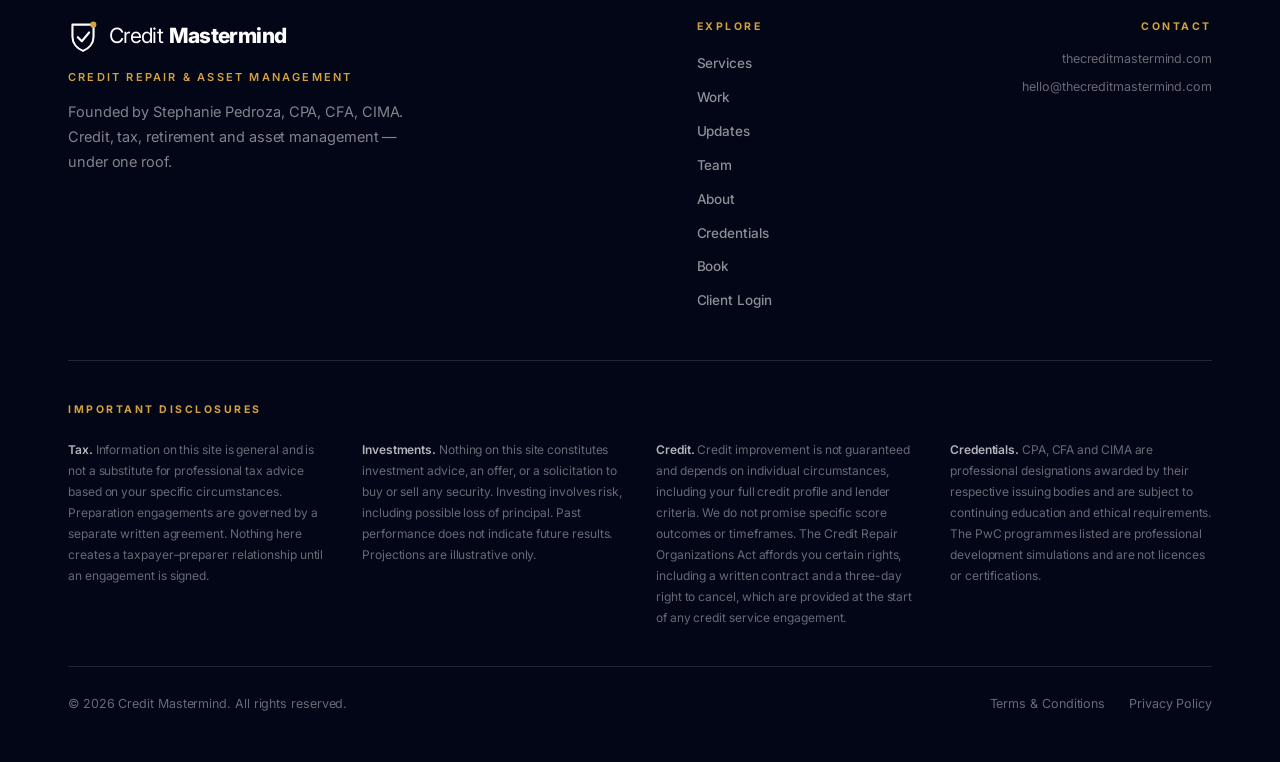
==== commit edb0153d: "Fix contact email to use the owned domain (thecreditmastermind.com)" ====
--- a/about/index.html
+++ b/about/index.html
@@ -306,7 +306,7 @@
       <div class="footer__meta">
         <p class="footer__col-title">Contact</p>
         <p><a href="https://thecreditmastermind.com">thecreditmastermind.com</a></p>
-        <p><a href="mailto:hello@creditmastermind.com">hello@creditmastermind.com</a></p>
+        <p><a href="mailto:hello@thecreditmastermind.com">hello@thecreditmastermind.com</a></p>
       </div>
     </div>
 
